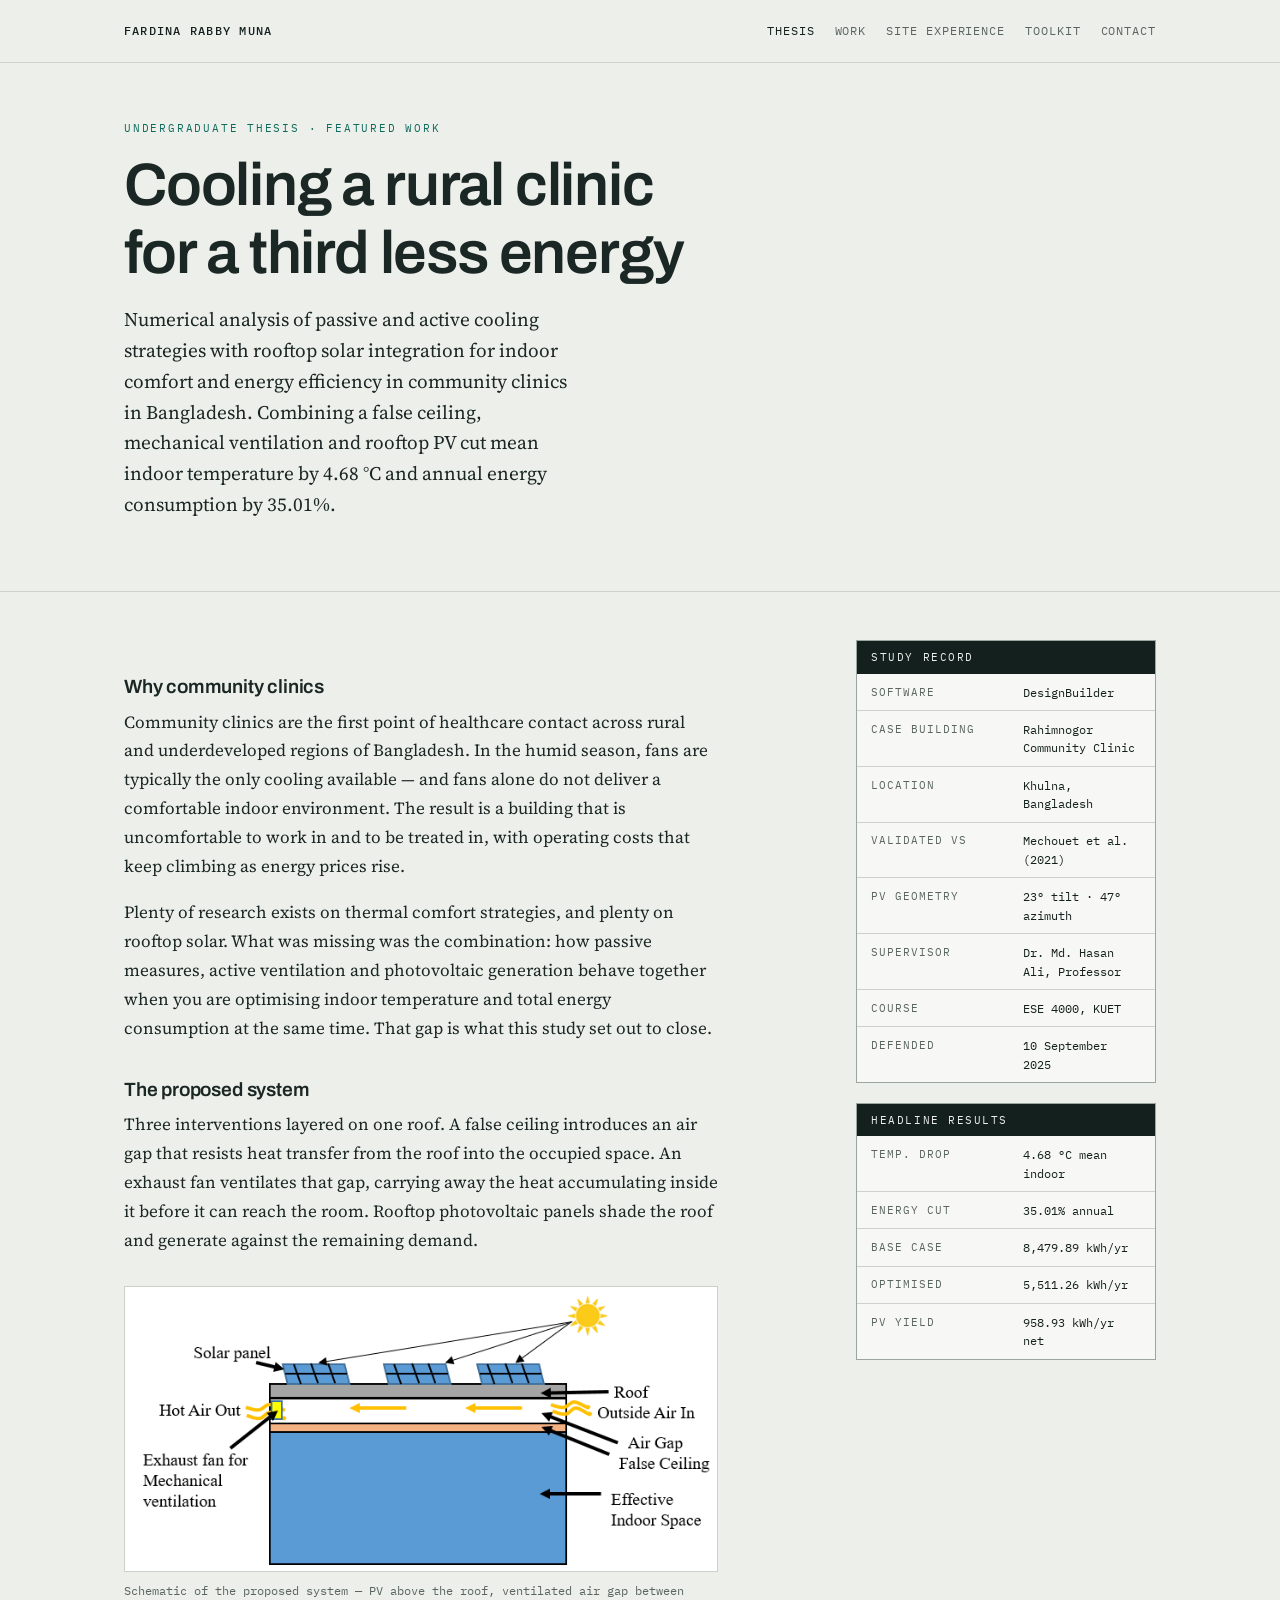
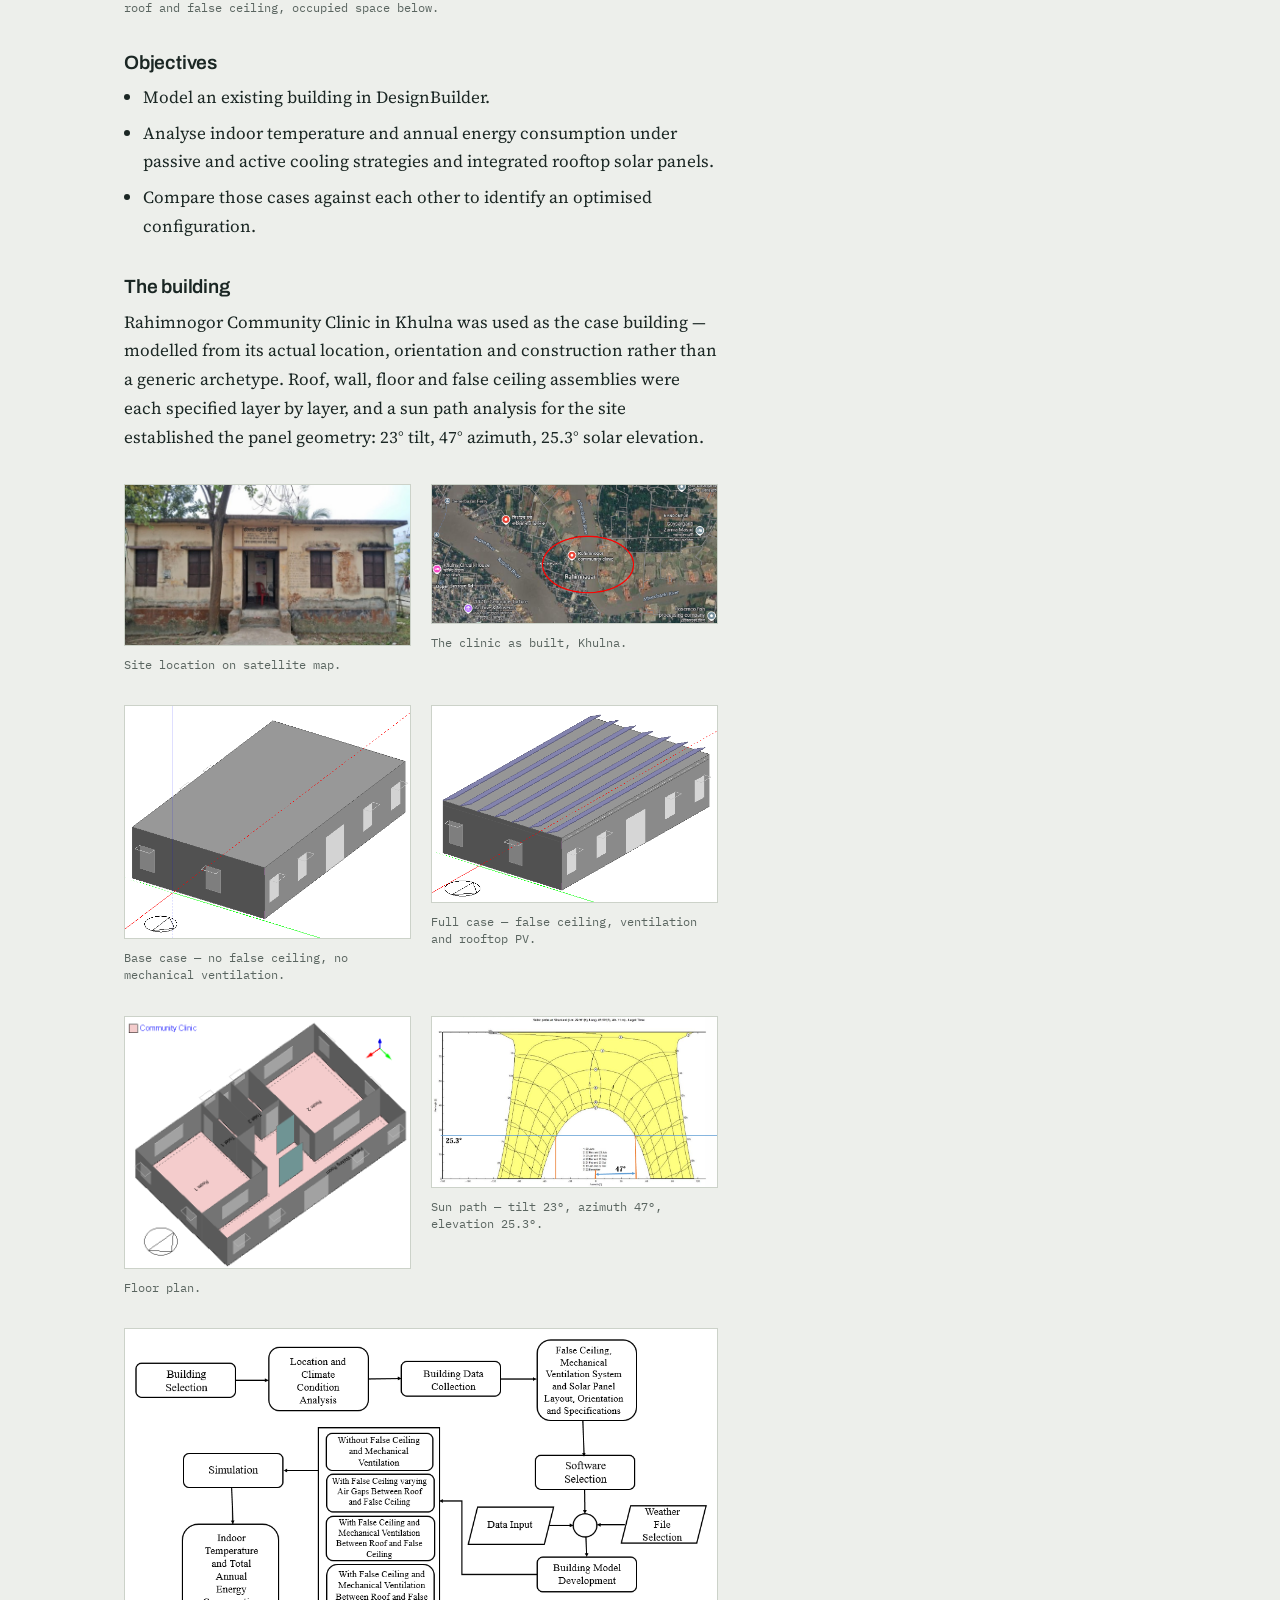
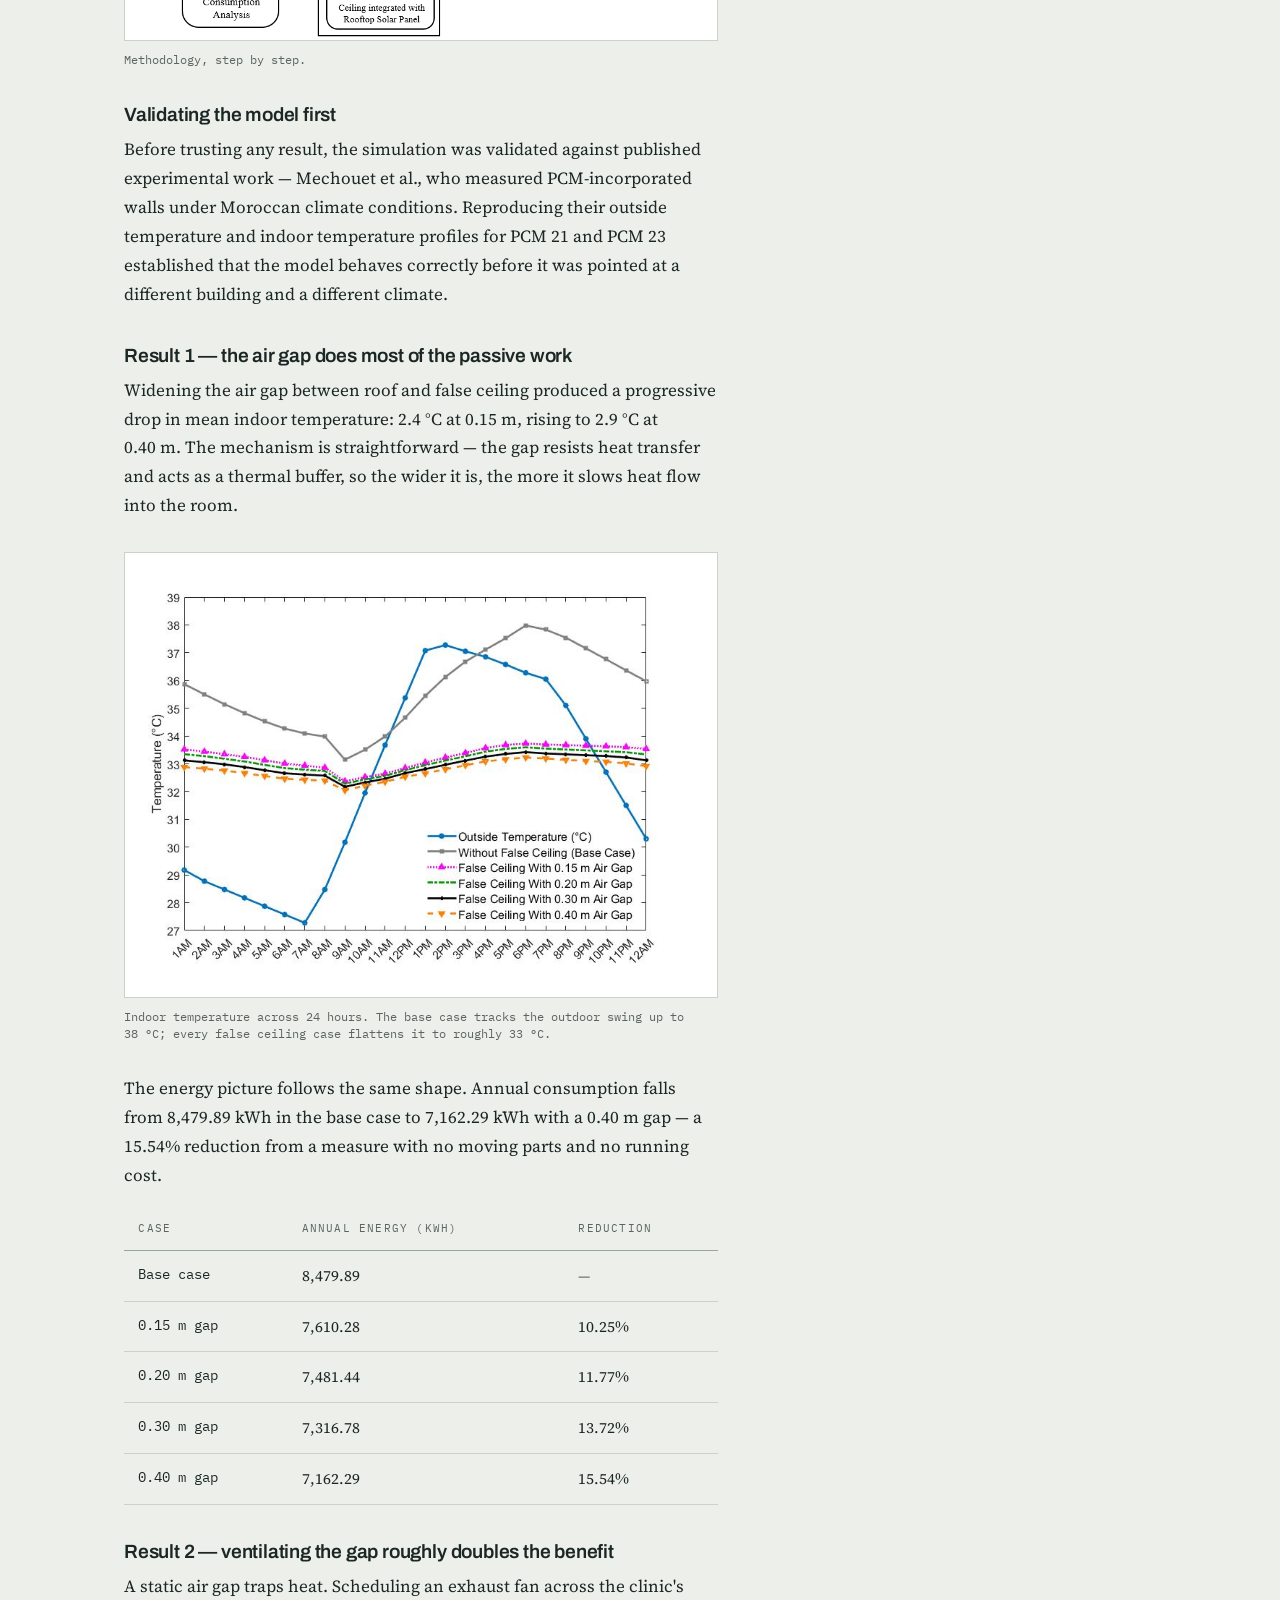
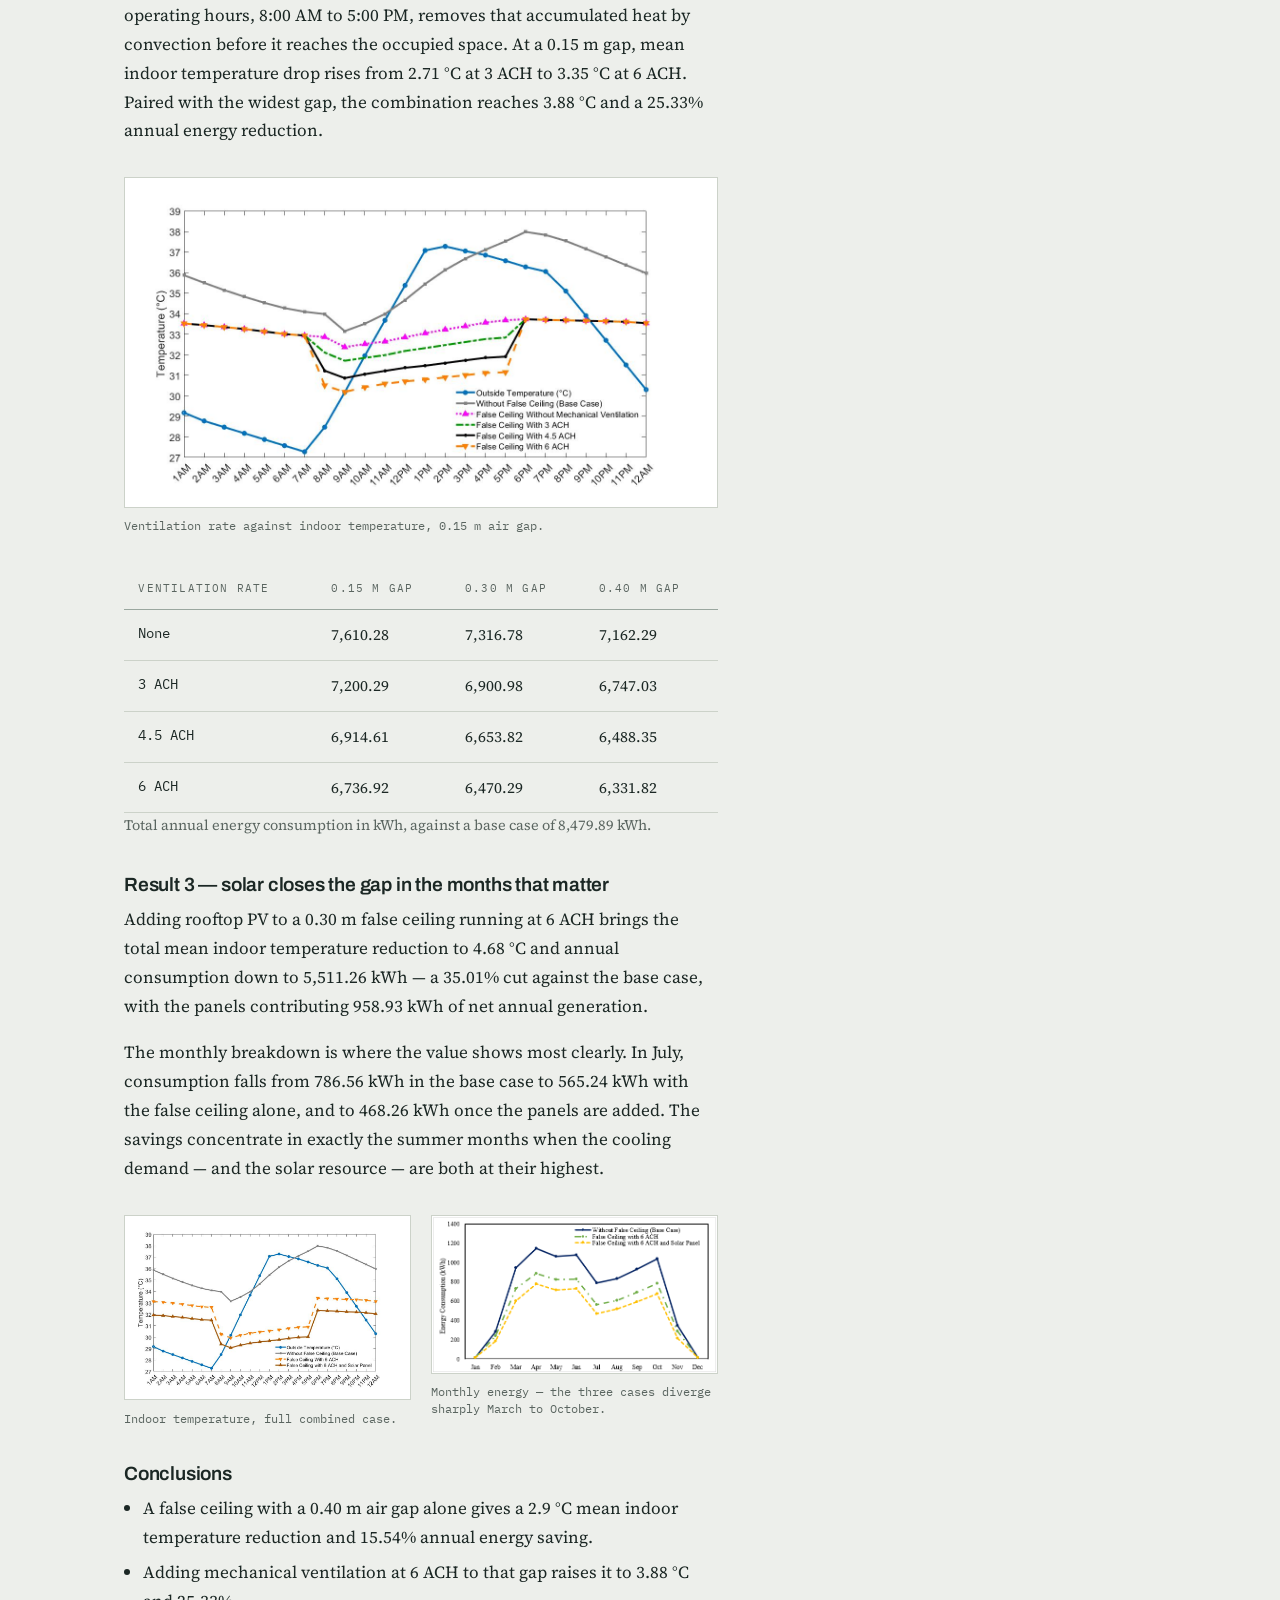
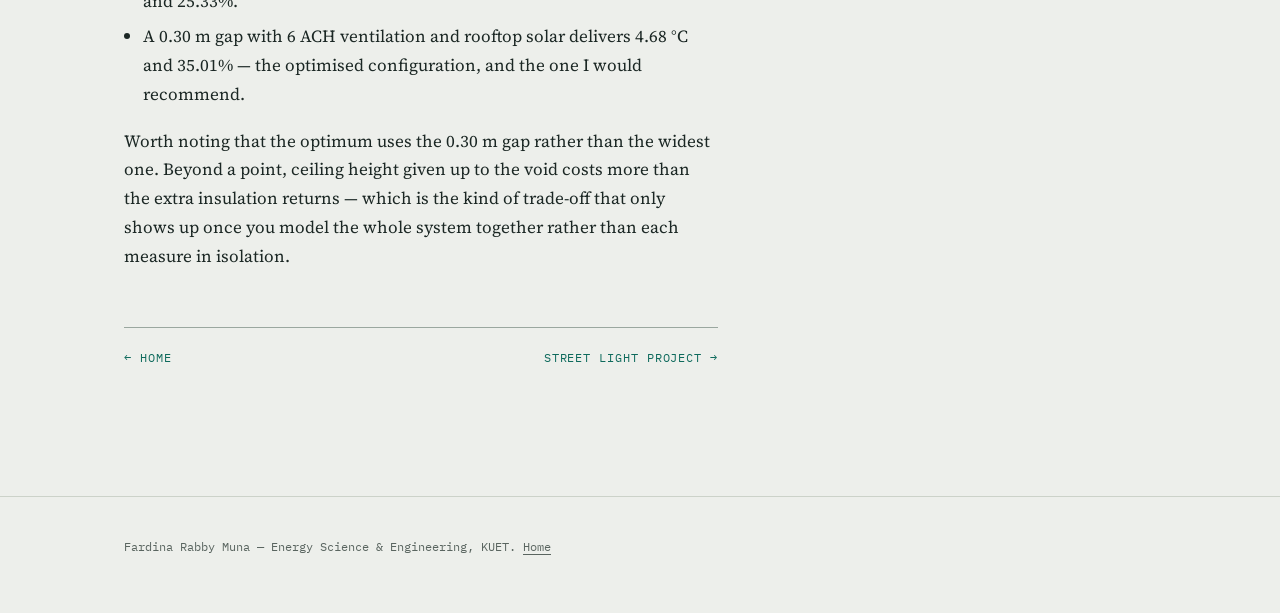
==== thesis.html @ 13027ce7 "Add files via upload" ====
<!DOCTYPE html>
<html lang="en">
<head>
<meta charset="utf-8">
<meta name="viewport" content="width=device-width, initial-scale=1">
<title>Thesis — Passive and active cooling with rooftop solar for community clinics</title>
<meta name="description" content="DesignBuilder simulation of false ceiling, mechanical ventilation and rooftop PV at a community clinic in Khulna — 4.68 °C indoor temperature reduction and 35.01% annual energy saving.">
<link rel="preconnect" href="https://fonts.googleapis.com">
<link rel="preconnect" href="https://fonts.gstatic.com" crossorigin>
<link href="https://fonts.googleapis.com/css2?family=Archivo:wght@500;600;700&family=IBM+Plex+Mono:wght@400;500&family=Source+Serif+4:opsz,wght@8..60,400;8..60,600&display=swap" rel="stylesheet">
<link rel="stylesheet" href="styles.css">
</head>
<body>

<header class="site-head">
  <div class="wrap">
    <a class="mark" href="index.html">Fardina Rabby Muna</a>
    <nav class="site-nav" aria-label="Main">
      <a href="thesis.html" aria-current="page">Thesis</a>
      <a href="index.html#work">Work</a>
      <a href="industrial-exposure.html">Site experience</a>
      <a href="index.html#toolkit">Toolkit</a>
      <a href="index.html#contact">Contact</a>
    </nav>
  </div>
</header>

<main>

  <section class="detail-head">
    <div class="wrap">
      <span class="eyebrow eyebrow-cool">Undergraduate thesis · Featured work</span>
      <h1>Cooling a rural clinic for a third less energy</h1>
      <p class="lead">
        Numerical analysis of passive and active cooling strategies with rooftop solar
        integration for indoor comfort and energy efficiency in community clinics in
        Bangladesh. Combining a false ceiling, mechanical ventilation and rooftop PV cut mean
        indoor temperature by 4.68&nbsp;°C and annual energy consumption by 35.01%.
      </p>
    </div>
  </section>

  <section class="detail-body">
    <div class="wrap detail-grid">

      <div class="prose">

        <h3>Why community clinics</h3>
        <p>
          Community clinics are the first point of healthcare contact across rural and
          underdeveloped regions of Bangladesh. In the humid season, fans are typically the
          only cooling available — and fans alone do not deliver a comfortable indoor
          environment. The result is a building that is uncomfortable to work in and to be
          treated in, with operating costs that keep climbing as energy prices rise.
        </p>
        <p>
          Plenty of research exists on thermal comfort strategies, and plenty on rooftop solar.
          What was missing was the combination: how passive measures, active ventilation and
          photovoltaic generation behave together when you are optimising indoor temperature
          and total energy consumption at the same time. That gap is what this study set out
          to close.
        </p>

        <h3>The proposed system</h3>
        <p>
          Three interventions layered on one roof. A false ceiling introduces an air gap that
          resists heat transfer from the roof into the occupied space. An exhaust fan ventilates
          that gap, carrying away the heat accumulating inside it before it can reach the room.
          Rooftop photovoltaic panels shade the roof and generate against the remaining demand.
        </p>

        <figure class="figure">
          <img src="th-schematic.png" alt="Schematic cross-section: solar panels above the roof, an air gap and false ceiling below it, an exhaust fan drawing hot air out, and the occupied indoor space beneath">
          <figcaption>Schematic of the proposed system — PV above the roof, ventilated air gap between roof and false ceiling, occupied space below.</figcaption>
        </figure>

        <h3>Objectives</h3>
        <ul>
          <li>Model an existing building in DesignBuilder.</li>
          <li>Analyse indoor temperature and annual energy consumption under passive and active cooling strategies and integrated rooftop solar panels.</li>
          <li>Compare those cases against each other to identify an optimised configuration.</li>
        </ul>

        <h3>The building</h3>
        <p>
          Rahimnogor Community Clinic in Khulna was used as the case building — modelled from
          its actual location, orientation and construction rather than a generic archetype.
          Roof, wall, floor and false ceiling assemblies were each specified layer by layer,
          and a sun path analysis for the site established the panel geometry: 23° tilt, 47°
          azimuth, 25.3° solar elevation.
        </p>

        <div class="figure figure-pair">
          <figure style="margin:0;">
            <img src="th-site-map.jpg" alt="Satellite map showing the location of Rahimnogor Community Clinic">
            <figcaption>Site location on satellite map.</figcaption>
          </figure>
          <figure style="margin:0;">
            <img src="th-clinic-photo.png" alt="Photograph of Rahimnogor Community Clinic">
            <figcaption>The clinic as built, Khulna.</figcaption>
          </figure>
        </div>

        <div class="figure figure-pair">
          <figure style="margin:0;">
            <img src="th-3d-base.png" alt="DesignBuilder 3D model of the clinic without false ceiling or mechanical ventilation">
            <figcaption>Base case — no false ceiling, no mechanical ventilation.</figcaption>
          </figure>
          <figure style="margin:0;">
            <img src="th-3d-solar.png" alt="DesignBuilder 3D model of the clinic with false ceiling, mechanical ventilation and rooftop solar panels">
            <figcaption>Full case — false ceiling, ventilation and rooftop PV.</figcaption>
          </figure>
        </div>

        <div class="figure figure-pair">
          <figure style="margin:0;">
            <img src="th-floorplan.png" alt="Floor plan of the clinic">
            <figcaption>Floor plan.</figcaption>
          </figure>
          <figure style="margin:0;">
            <img src="th-sunpath.png" alt="Sun path diagram for the clinic location">
            <figcaption>Sun path — tilt 23°, azimuth 47°, elevation 25.3°.</figcaption>
          </figure>
        </div>

        <figure class="figure">
          <img src="th-methodology.png" alt="Stepwise block diagram of the study methodology">
          <figcaption>Methodology, step by step.</figcaption>
        </figure>

        <h3>Validating the model first</h3>
        <p>
          Before trusting any result, the simulation was validated against published
          experimental work — Mechouet et al., who measured PCM-incorporated walls under
          Moroccan climate conditions. Reproducing their outside temperature and indoor
          temperature profiles for PCM 21 and PCM 23 established that the model behaves
          correctly before it was pointed at a different building and a different climate.
        </p>

        <h3>Result 1 — the air gap does most of the passive work</h3>
        <p>
          Widening the air gap between roof and false ceiling produced a progressive drop in
          mean indoor temperature: 2.4&nbsp;°C at 0.15&nbsp;m, rising to 2.9&nbsp;°C at
          0.40&nbsp;m. The mechanism is straightforward — the gap resists heat transfer and acts
          as a thermal buffer, so the wider it is, the more it slows heat flow into the room.
        </p>

        <figure class="figure">
          <img src="th-fig9-airgap-temp.jpg" alt="Line graph of 24-hour indoor temperature for the base case and false ceilings with 0.15, 0.20, 0.30 and 0.40 m air gaps against outside temperature">
          <figcaption>
            Indoor temperature across 24 hours. The base case tracks the outdoor swing up to
            38&nbsp;°C; every false ceiling case flattens it to roughly 33&nbsp;°C.
          </figcaption>
        </figure>

        <p>
          The energy picture follows the same shape. Annual consumption falls from 8,479.89 kWh
          in the base case to 7,162.29 kWh with a 0.40&nbsp;m gap — a 15.54% reduction from a
          measure with no moving parts and no running cost.
        </p>

        <table class="data-table">
          <thead>
            <tr><th scope="col">Case</th><th scope="col">Annual energy (kWh)</th><th scope="col">Reduction</th></tr>
          </thead>
          <tbody>
            <tr><td>Base case</td><td>8,479.89</td><td class="muted">—</td></tr>
            <tr><td>0.15 m gap</td><td>7,610.28</td><td>10.25%</td></tr>
            <tr><td>0.20 m gap</td><td>7,481.44</td><td>11.77%</td></tr>
            <tr><td>0.30 m gap</td><td>7,316.78</td><td>13.72%</td></tr>
            <tr><td>0.40 m gap</td><td>7,162.29</td><td>15.54%</td></tr>
          </tbody>
        </table>

        <h3>Result 2 — ventilating the gap roughly doubles the benefit</h3>
        <p>
          A static air gap traps heat. Scheduling an exhaust fan across the clinic's operating
          hours, 8:00 AM to 5:00 PM, removes that accumulated heat by convection before it
          reaches the occupied space. At a 0.15&nbsp;m gap, mean indoor temperature drop rises
          from 2.71&nbsp;°C at 3 ACH to 3.35&nbsp;°C at 6 ACH. Paired with the widest gap, the
          combination reaches 3.88&nbsp;°C and a 25.33% annual energy reduction.
        </p>

        <figure class="figure">
          <img src="th-fig10-vent-temp.jpg" alt="Line graph of indoor temperature for false ceiling with 0.15 m air gap at 3, 4.5 and 6 air changes per hour">
          <figcaption>Ventilation rate against indoor temperature, 0.15&nbsp;m air gap.</figcaption>
        </figure>

        <table class="data-table">
          <thead>
            <tr><th scope="col">Ventilation rate</th><th scope="col">0.15 m gap</th><th scope="col">0.30 m gap</th><th scope="col">0.40 m gap</th></tr>
          </thead>
          <tbody>
            <tr><td>None</td><td>7,610.28</td><td>7,316.78</td><td>7,162.29</td></tr>
            <tr><td>3 ACH</td><td>7,200.29</td><td>6,900.98</td><td>6,747.03</td></tr>
            <tr><td>4.5 ACH</td><td>6,914.61</td><td>6,653.82</td><td>6,488.35</td></tr>
            <tr><td>6 ACH</td><td>6,736.92</td><td>6,470.29</td><td>6,331.82</td></tr>
          </tbody>
        </table>
        <p class="muted" style="font-size:0.9rem;">Total annual energy consumption in kWh, against a base case of 8,479.89 kWh.</p>

        <h3>Result 3 — solar closes the gap in the months that matter</h3>
        <p>
          Adding rooftop PV to a 0.30&nbsp;m false ceiling running at 6 ACH brings the total
          mean indoor temperature reduction to 4.68&nbsp;°C and annual consumption down to
          5,511.26 kWh — a 35.01% cut against the base case, with the panels contributing
          958.93 kWh of net annual generation.
        </p>
        <p>
          The monthly breakdown is where the value shows most clearly. In July, consumption
          falls from 786.56 kWh in the base case to 565.24 kWh with the false ceiling alone,
          and to 468.26 kWh once the panels are added. The savings concentrate in exactly the
          summer months when the cooling demand — and the solar resource — are both at their
          highest.
        </p>

        <div class="figure figure-pair">
          <figure style="margin:0;">
            <img src="th-fig17-solar-temp.jpg" alt="Indoor temperature with false ceiling, 6 ACH ventilation and solar panels">
            <figcaption>Indoor temperature, full combined case.</figcaption>
          </figure>
          <figure style="margin:0;">
            <img src="th-fig18-monthly-energy.png" alt="Monthly energy consumption comparing base case, false ceiling with 6 ACH, and the same with solar panels">
            <figcaption>Monthly energy — the three cases diverge sharply March to October.</figcaption>
          </figure>
        </div>

        <h3>Conclusions</h3>
        <ul>
          <li>A false ceiling with a 0.40&nbsp;m air gap alone gives a 2.9&nbsp;°C mean indoor temperature reduction and 15.54% annual energy saving.</li>
          <li>Adding mechanical ventilation at 6 ACH to that gap raises it to 3.88&nbsp;°C and 25.33%.</li>
          <li>A 0.30&nbsp;m gap with 6 ACH ventilation and rooftop solar delivers 4.68&nbsp;°C and 35.01% — the optimised configuration, and the one I would recommend.</li>
        </ul>
        <p>
          Worth noting that the optimum uses the 0.30&nbsp;m gap rather than the widest one.
          Beyond a point, ceiling height given up to the void costs more than the extra
          insulation returns — which is the kind of trade-off that only shows up once you model
          the whole system together rather than each measure in isolation.
        </p>

        <div class="page-nav">
          <a href="index.html">← Home</a>
          <a href="project-street-light.html">Street light project →</a>
        </div>

      </div>

      <aside class="sticky-rail">
        <div class="plate">
          <div class="plate-head">Study record</div>
          <div class="plate-row"><span class="plate-key">Software</span><span class="plate-val">DesignBuilder</span></div>
          <div class="plate-row"><span class="plate-key">Case building</span><span class="plate-val">Rahimnogor Community Clinic</span></div>
          <div class="plate-row"><span class="plate-key">Location</span><span class="plate-val">Khulna, Bangladesh</span></div>
          <div class="plate-row"><span class="plate-key">Validated vs</span><span class="plate-val">Mechouet et al. (2021)</span></div>
          <div class="plate-row"><span class="plate-key">PV geometry</span><span class="plate-val">23° tilt · 47° azimuth</span></div>
          <div class="plate-row"><span class="plate-key">Supervisor</span><span class="plate-val">Dr. Md. Hasan Ali, Professor</span></div>
          <div class="plate-row"><span class="plate-key">Course</span><span class="plate-val">ESE 4000, KUET</span></div>
          <div class="plate-row"><span class="plate-key">Defended</span><span class="plate-val">10 September 2025</span></div>
        </div>

        <div class="plate" style="margin-top:1.25rem;">
          <div class="plate-head">Headline results</div>
          <div class="plate-row"><span class="plate-key">Temp. drop</span><span class="plate-val">4.68 °C mean indoor</span></div>
          <div class="plate-row"><span class="plate-key">Energy cut</span><span class="plate-val">35.01% annual</span></div>
          <div class="plate-row"><span class="plate-key">Base case</span><span class="plate-val">8,479.89 kWh/yr</span></div>
          <div class="plate-row"><span class="plate-key">Optimised</span><span class="plate-val">5,511.26 kWh/yr</span></div>
          <div class="plate-row"><span class="plate-key">PV yield</span><span class="plate-val">958.93 kWh/yr net</span></div>
        </div>
      </aside>

    </div>
  </section>

</main>

<footer class="site-foot">
  <div class="wrap">
    Fardina Rabby Muna — Energy Science &amp; Engineering, KUET.
    <a href="index.html">Home</a>
  </div>
</footer>

</body>
</html>
---- styles.css ----
/* Fardina Rabby Muna — portfolio
   Design system: "equipment nameplate"
   ink + cool paper, teal = passive/efficiency, ochre = heat/energy gain */

:root {
  --ink: #14201d;
  --ink-soft: #24322e;
  --paper: #edefeb;
  --surface: #f7f8f5;
  --rule: #ccd2c9;
  --rule-strong: #9aa79f;
  --text: #1b2724;
  --text-muted: #5a6560;
  --cool: #0e6a5c;
  --cool-soft: #dceae5;
  --warm: #a85d17;
  --warm-soft: #f2e6d6;

  --display: "Archivo", "Helvetica Neue", sans-serif;
  --body: "Source Serif 4", Georgia, serif;
  --mono: "IBM Plex Mono", ui-monospace, monospace;

  --wrap: 1080px;
  --gap: 1.5rem;
}

*, *::before, *::after { box-sizing: border-box; }

html { -webkit-text-size-adjust: 100%; scroll-behavior: smooth; }

body {
  margin: 0;
  background: var(--paper);
  color: var(--text);
  font-family: var(--body);
  font-size: 1.0625rem;
  line-height: 1.7;
  font-optical-sizing: auto;
}

img { max-width: 100%; display: block; height: auto; }

a { color: var(--cool); text-decoration-thickness: 1px; text-underline-offset: 3px; }
a:hover { color: var(--ink); }

:focus-visible { outline: 2px solid var(--cool); outline-offset: 3px; }

.wrap { max-width: var(--wrap); margin: 0 auto; padding: 0 1.5rem; }

/* ---------- type ---------- */

h1, h2, h3, h4 {
  font-family: var(--display);
  font-weight: 600;
  line-height: 1.12;
  letter-spacing: -0.02em;
  margin: 0;
  text-wrap: balance;
}

h1 { font-size: clamp(2.25rem, 6vw, 3.75rem); }
h2 { font-size: clamp(1.6rem, 3.4vw, 2.25rem); }
h3 { font-size: 1.2rem; letter-spacing: -0.01em; }
h4 { font-size: 1rem; letter-spacing: 0; }

p { margin: 0 0 1.1rem; }
p:last-child { margin-bottom: 0; }

.lead { font-size: 1.2rem; line-height: 1.6; color: var(--text); max-width: 46ch; }

.eyebrow {
  font-family: var(--mono);
  font-size: 0.7rem;
  letter-spacing: 0.16em;
  text-transform: uppercase;
  color: var(--text-muted);
  margin: 0 0 0.9rem;
  display: block;
}

.eyebrow-cool { color: var(--cool); }
.eyebrow-warm { color: var(--warm); }

.muted { color: var(--text-muted); }

.prose { max-width: 66ch; }
.prose h3 { margin: 2.25rem 0 0.6rem; }
.prose ul, .prose ol { margin: 0 0 1.1rem; padding-left: 1.2rem; }
.prose li { margin-bottom: 0.4rem; }

/* ---------- nameplate: the signature device ---------- */

.plate {
  border: 1px solid var(--rule-strong);
  background: var(--surface);
  font-family: var(--mono);
  font-size: 0.775rem;
  line-height: 1.5;
}

.plate-row {
  display: grid;
  grid-template-columns: 8.5rem 1fr;
  gap: 1rem;
  padding: 0.55rem 0.9rem;
  border-bottom: 1px solid var(--rule);
}
.plate-row:last-child { border-bottom: 0; }

.plate-key {
  color: var(--text-muted);
  text-transform: uppercase;
  letter-spacing: 0.09em;
  font-size: 0.68rem;
  padding-top: 0.1em;
}

.plate-val { color: var(--ink); }

.plate-head {
  background: var(--ink);
  color: var(--paper);
  padding: 0.5rem 0.9rem;
  font-family: var(--mono);
  font-size: 0.68rem;
  letter-spacing: 0.14em;
  text-transform: uppercase;
}

.plate-inverse { border-color: var(--ink-soft); background: var(--ink-soft); }
.plate-inverse .plate-row { border-color: rgba(237, 239, 235, 0.14); }
.plate-inverse .plate-key { color: #93a49d; }
.plate-inverse .plate-val { color: var(--paper); }

/* ---------- site chrome ---------- */

.site-head {
  border-bottom: 1px solid var(--rule);
  background: var(--paper);
  position: sticky;
  top: 0;
  z-index: 20;
}

.site-head .wrap {
  display: flex;
  align-items: center;
  justify-content: space-between;
  gap: 1rem;
  min-height: 62px;
  flex-wrap: wrap;
}

.mark {
  font-family: var(--mono);
  font-size: 0.78rem;
  letter-spacing: 0.1em;
  text-transform: uppercase;
  color: var(--ink);
  text-decoration: none;
  font-weight: 500;
}
.mark:hover { color: var(--cool); }

.site-nav {
  display: flex;
  gap: 1.25rem;
  font-family: var(--mono);
  font-size: 0.72rem;
  letter-spacing: 0.08em;
  text-transform: uppercase;
  flex-wrap: wrap;
}
.site-nav a { color: var(--text-muted); text-decoration: none; }
.site-nav a:hover, .site-nav a[aria-current="page"] { color: var(--ink); }

.site-foot {
  border-top: 1px solid var(--rule);
  margin-top: 5rem;
  padding: 2.5rem 0 3.5rem;
  font-family: var(--mono);
  font-size: 0.75rem;
  color: var(--text-muted);
}
.site-foot a { color: var(--text-muted); }

/* ---------- sections ---------- */

.section { padding: 4.5rem 0; border-top: 1px solid var(--rule); }
.section:first-of-type { border-top: 0; }

.section-head { margin-bottom: 2.25rem; max-width: 60ch; }
.section-head p { color: var(--text-muted); margin-top: 0.7rem; }

/* ---------- hero ---------- */

.hero { padding: 4.5rem 0 4rem; }

.hero-grid {
  display: grid;
  grid-template-columns: 1.45fr 1fr;
  gap: 3rem;
  align-items: start;
}

.hero-portrait {
  border: 1px solid var(--rule-strong);
  background: var(--surface);
  aspect-ratio: 4 / 5;
  display: flex;
  align-items: center;
  justify-content: center;
  margin-bottom: 1.25rem;
  overflow: hidden;
}

.hero h1 { margin-bottom: 1.25rem; }

.hero-actions { display: flex; gap: 0.75rem; flex-wrap: wrap; margin-top: 1.75rem; }

.btn {
  font-family: var(--mono);
  font-size: 0.74rem;
  letter-spacing: 0.09em;
  text-transform: uppercase;
  padding: 0.65rem 1.15rem;
  border: 1px solid var(--ink);
  color: var(--ink);
  background: transparent;
  text-decoration: none;
  transition: background 0.15s ease, color 0.15s ease;
}
.btn:hover { background: var(--ink); color: var(--paper); }

.btn-solid { background: var(--ink); color: var(--paper); }
.btn-solid:hover { background: var(--cool); border-color: var(--cool); color: #fff; }

/* ---------- featured thesis band ---------- */

.band {
  background: var(--ink);
  color: var(--paper);
  padding: 4.5rem 0;
}

.band h2 { color: var(--paper); }
.band .eyebrow { color: #8fb0a6; }

.band-grid {
  display: grid;
  grid-template-columns: 1.35fr 1fr;
  gap: 3rem;
  align-items: start;
}

.band p { color: #c6d0cb; }

.band a.btn { border-color: var(--paper); color: var(--paper); }
.band a.btn:hover { background: var(--paper); color: var(--ink); }

/* ---------- cards ---------- */

.card-grid {
  display: grid;
  grid-template-columns: repeat(auto-fill, minmax(280px, 1fr));
  gap: var(--gap);
}

.card {
  border: 1px solid var(--rule);
  background: var(--surface);
  text-decoration: none;
  color: inherit;
  display: flex;
  flex-direction: column;
  transition: border-color 0.15s ease, transform 0.15s ease;
}
.card:hover {
  border-color: var(--rule-strong);
  transform: translateY(-2px);
  color: inherit;
}

.card-thumb {
  aspect-ratio: 16 / 10;
  border-bottom: 1px solid var(--rule);
  background: var(--paper);
  display: flex;
  align-items: center;
  justify-content: center;
  overflow: hidden;
}
.card-thumb img { width: 100%; height: 100%; object-fit: cover; }

.card-body { padding: 1.1rem 1.15rem 1.35rem; flex: 1; }
.card-body h3 { margin-bottom: 0.45rem; }
.card-body p { font-size: 0.95rem; color: var(--text-muted); margin: 0; }

.card-tag {
  font-family: var(--mono);
  font-size: 0.65rem;
  letter-spacing: 0.12em;
  text-transform: uppercase;
  display: inline-block;
  margin-bottom: 0.7rem;
  padding: 0.2rem 0.5rem;
  border: 1px solid currentColor;
}
.tag-cool { color: var(--cool); }
.tag-warm { color: var(--warm); }
.tag-neutral { color: var(--text-muted); }

.card-foot {
  font-family: var(--mono);
  font-size: 0.68rem;
  letter-spacing: 0.08em;
  text-transform: uppercase;
  color: var(--text-muted);
  padding: 0.7rem 1.15rem;
  border-top: 1px solid var(--rule);
}

/* ---------- placeholder (replace as content arrives) ---------- */

.pending {
  border: 1px dashed var(--rule-strong);
  background: repeating-linear-gradient(
    -45deg, transparent, transparent 9px,
    rgba(154, 167, 159, 0.13) 9px, rgba(154, 167, 159, 0.13) 10px
  );
  color: var(--text-muted);
  font-family: var(--mono);
  font-size: 0.7rem;
  letter-spacing: 0.1em;
  text-transform: uppercase;
  text-align: center;
  padding: 1.25rem;
  display: flex;
  align-items: center;
  justify-content: center;
}

.pending-block { min-height: 180px; margin: 1.5rem 0; }

/* ---------- data table (toolkit) ---------- */

.data-table { width: 100%; border-collapse: collapse; font-size: 0.95rem; }
.data-table th, .data-table td {
  text-align: left;
  padding: 0.75rem 0.9rem;
  border-bottom: 1px solid var(--rule);
  vertical-align: top;
}
.data-table th {
  font-family: var(--mono);
  font-size: 0.68rem;
  letter-spacing: 0.11em;
  text-transform: uppercase;
  color: var(--text-muted);
  font-weight: 400;
  border-bottom-color: var(--rule-strong);
}
.data-table td:first-child { font-family: var(--mono); font-size: 0.85rem; white-space: nowrap; }

/* ---------- two-column list blocks ---------- */

.cols-2 { display: grid; grid-template-columns: 1fr 1fr; gap: 3rem; }

.entry { border-top: 1px solid var(--rule); padding: 1.1rem 0; }
.entry:first-of-type { border-top: 1px solid var(--rule-strong); }
.entry h4 { margin-bottom: 0.25rem; }
.entry .meta {
  font-family: var(--mono);
  font-size: 0.7rem;
  letter-spacing: 0.08em;
  color: var(--text-muted);
  text-transform: uppercase;
}
.entry p { font-size: 0.95rem; margin: 0.4rem 0 0; color: var(--text-muted); }

/* ---------- detail page header ---------- */

.detail-head { padding: 3.5rem 0 2.5rem; border-bottom: 1px solid var(--rule); }
.detail-head h1 { max-width: 20ch; margin-bottom: 1.1rem; }
.detail-head .lead { margin-bottom: 2rem; }

.detail-body { padding: 3rem 0; }

.detail-grid { display: grid; grid-template-columns: 1fr 300px; gap: 3.5rem; align-items: start; }

.sticky-rail { position: sticky; top: 90px; }

/* ---------- figures ---------- */

.figure { margin: 2rem 0; }
.figure img { border: 1px solid var(--rule); background: var(--surface); }
.figure figcaption {
  font-family: var(--mono);
  font-size: 0.72rem;
  color: var(--text-muted);
  margin-top: 0.6rem;
  line-height: 1.5;
}

.figure-pair { display: grid; grid-template-columns: 1fr 1fr; gap: 1.25rem; }

/* ---------- code block ---------- */

.code {
  font-family: var(--mono);
  font-size: 0.78rem;
  line-height: 1.6;
  background: var(--ink);
  color: #d6e0da;
  padding: 1.2rem 1.3rem;
  overflow-x: auto;
  margin: 1.5rem 0;
}

/* ---------- page nav ---------- */

.page-nav {
  display: flex;
  justify-content: space-between;
  gap: 1rem;
  border-top: 1px solid var(--rule-strong);
  padding-top: 1.25rem;
  margin-top: 3.5rem;
  font-family: var(--mono);
  font-size: 0.72rem;
  letter-spacing: 0.08em;
  text-transform: uppercase;
  flex-wrap: wrap;
}
.page-nav a { text-decoration: none; }

/* ---------- callout ---------- */

.note {
  border-left: 3px solid var(--warm);
  border-radius: 0;
  background: var(--warm-soft);
  padding: 1rem 1.2rem;
  font-size: 0.95rem;
  margin: 1.75rem 0;
}
.note strong { font-family: var(--display); font-weight: 600; }

/* ---------- contact ---------- */

.contact-list {
  font-family: var(--mono);
  font-size: 0.9rem;
  list-style: none;
  padding: 0;
  margin: 0;
}
.contact-list li { padding: 0.6rem 0; border-bottom: 1px solid var(--rule); }
.contact-list li:first-child { border-top: 1px solid var(--rule-strong); }
.contact-list span {
  display: inline-block;
  min-width: 6.5rem;
  color: var(--text-muted);
  font-size: 0.7rem;
  letter-spacing: 0.1em;
  text-transform: uppercase;
}

/* ---------- motion ---------- */

@media (prefers-reduced-motion: no-preference) {
  .reveal { opacity: 0; transform: translateY(10px); animation: rise 0.6s ease forwards; }
  .reveal-2 { animation-delay: 0.1s; }
  .reveal-3 { animation-delay: 0.2s; }
  @keyframes rise { to { opacity: 1; transform: none; } }
}

@media (prefers-reduced-motion: reduce) {
  html { scroll-behavior: auto; }
  .card:hover { transform: none; }
}

/* ---------- responsive ---------- */

@media (max-width: 900px) {
  .hero-grid, .band-grid, .detail-grid, .cols-2 { grid-template-columns: 1fr; gap: 2.25rem; }
  .sticky-rail { position: static; }
  .hero-portrait { max-width: 320px; }
  .section { padding: 3.5rem 0; }
}

@media (max-width: 560px) {
  .figure-pair { grid-template-columns: 1fr; }
  .plate-row { grid-template-columns: 1fr; gap: 0.15rem; }
  .site-head .wrap { min-height: 0; padding-top: 0.75rem; padding-bottom: 0.75rem; }
}
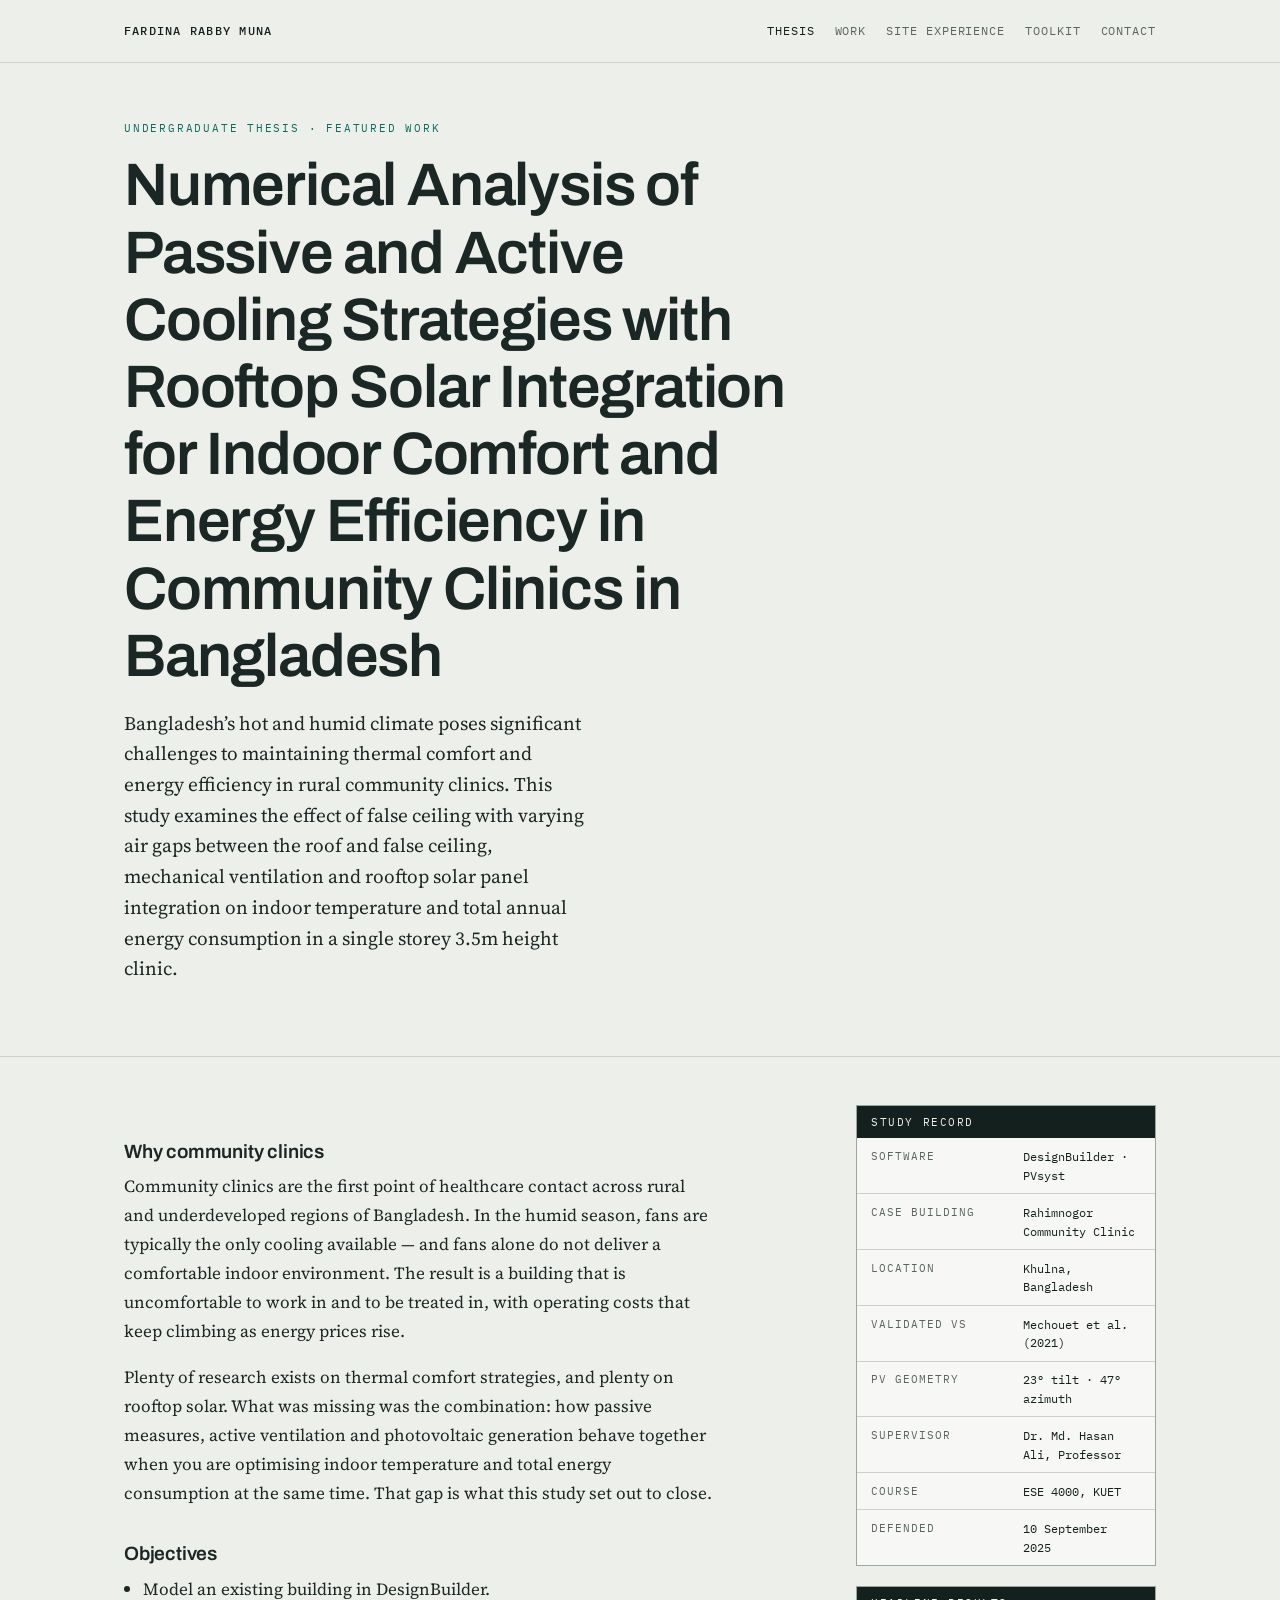
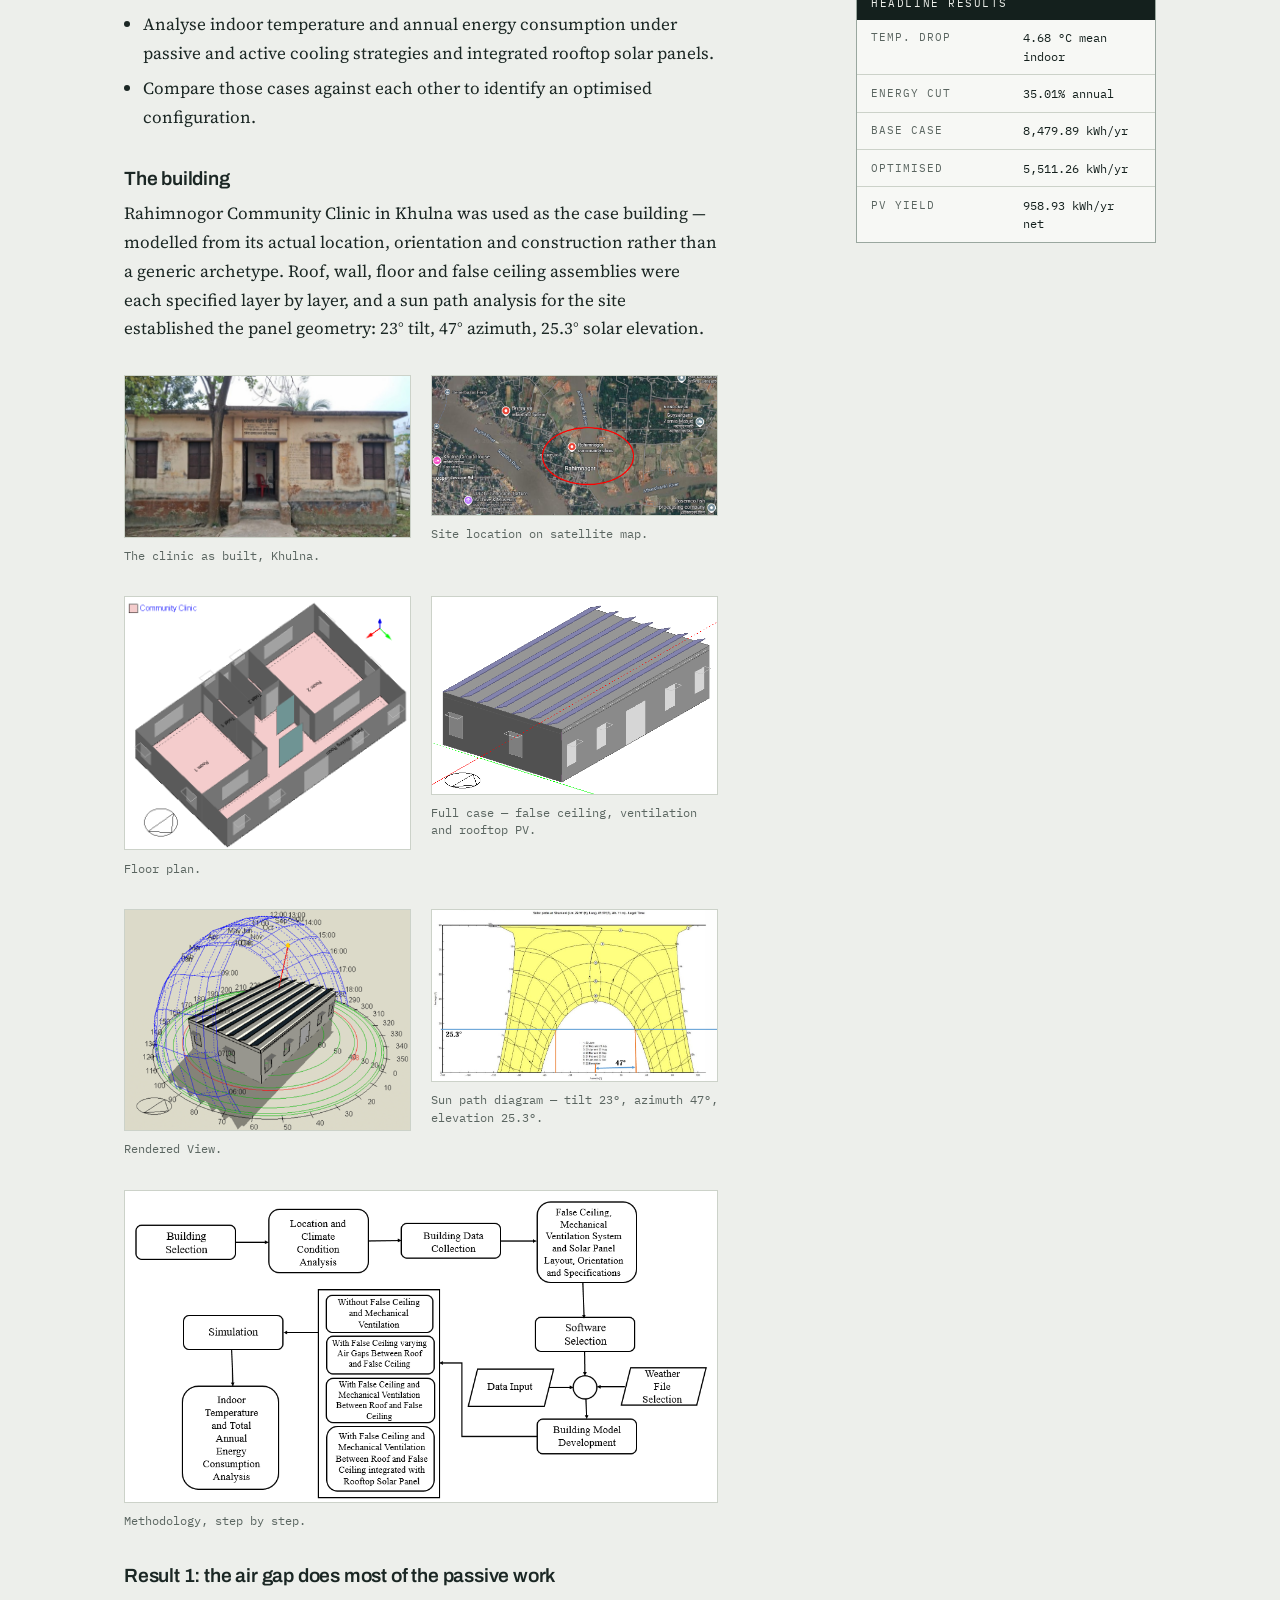
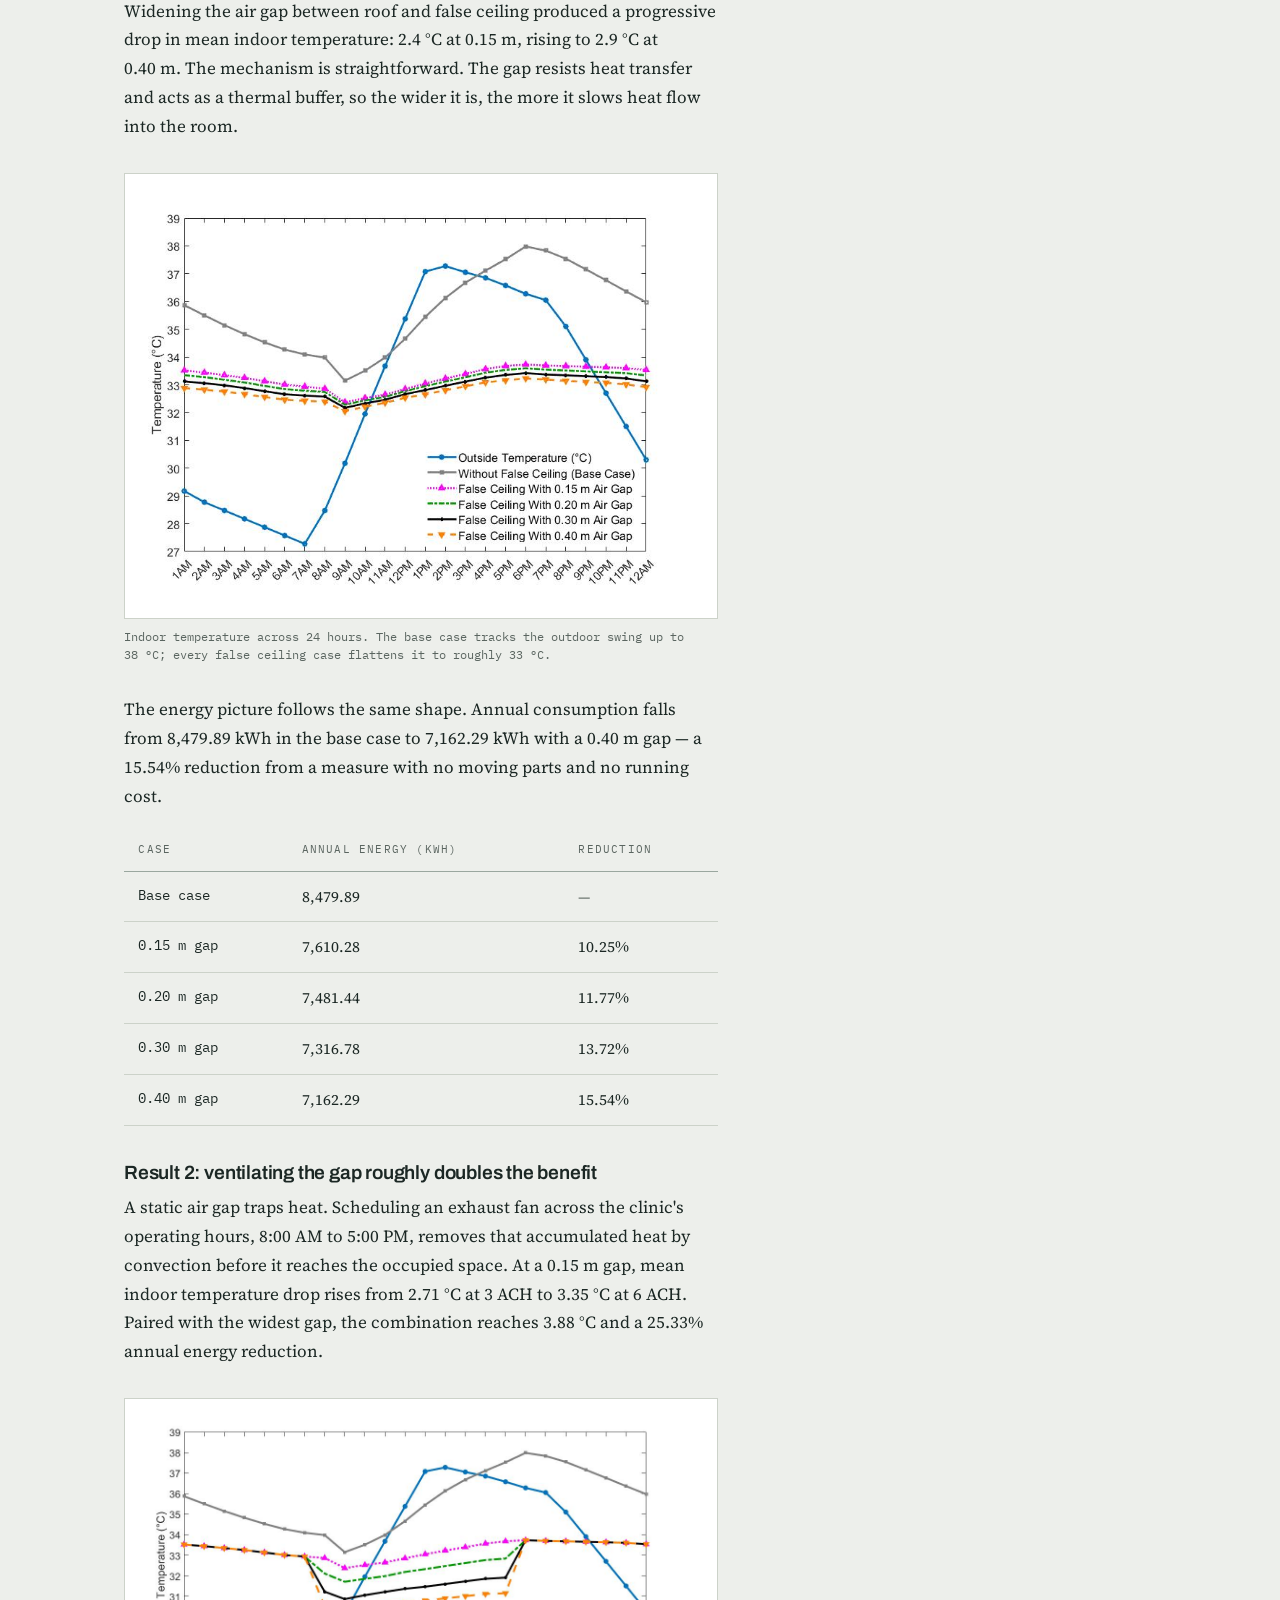
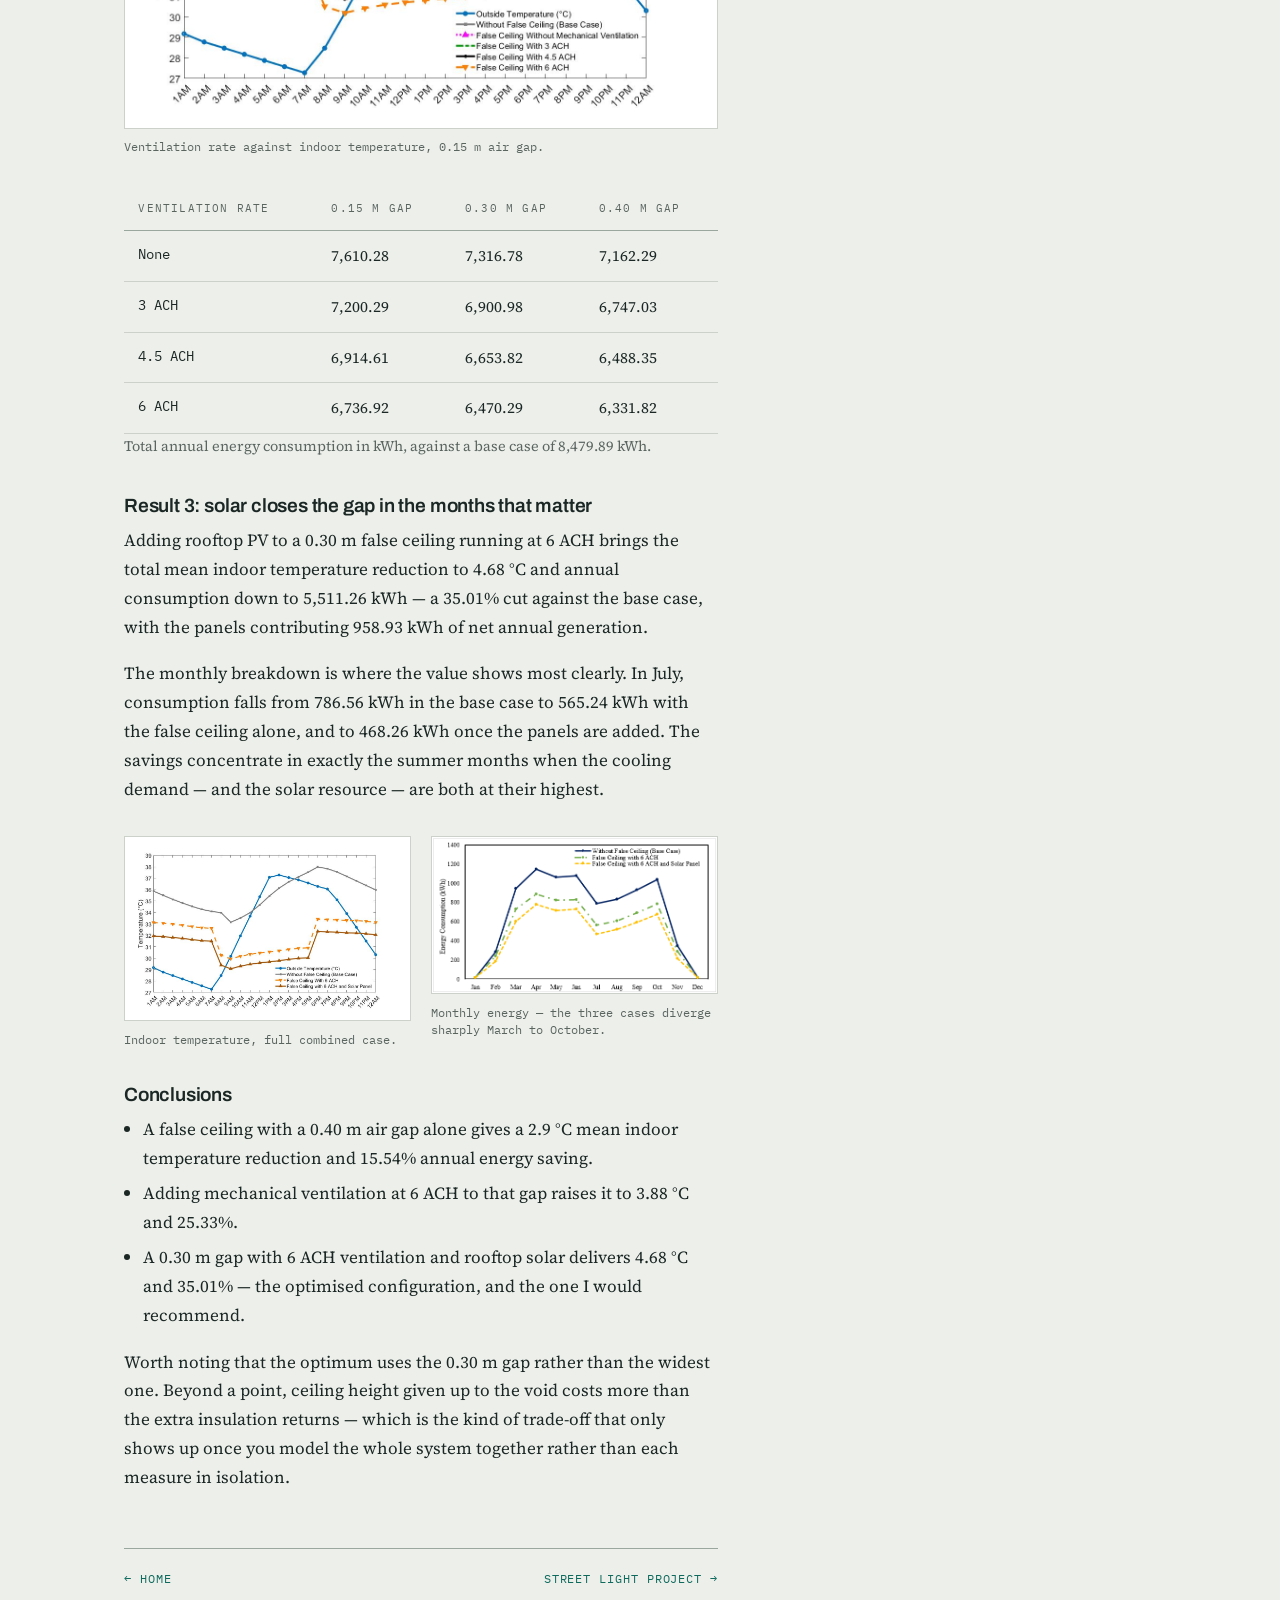
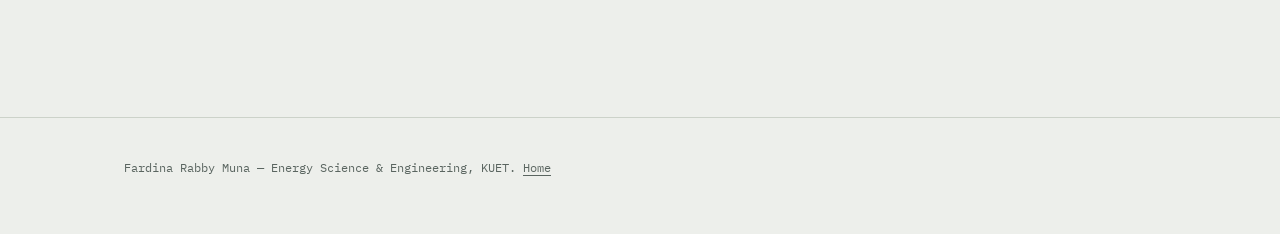
==== commit c2ec6bce: "Add files via upload" ====
--- a/thesis.html
+++ b/thesis.html
@@ -30,12 +30,13 @@
   <section class="detail-head">
     <div class="wrap">
       <span class="eyebrow eyebrow-cool">Undergraduate thesis · Featured work</span>
-      <h1>Cooling a rural clinic for a third less energy</h1>
+      <h1 class="title-long">Numerical Analysis of Passive and Active Cooling Strategies with Rooftop Solar Integration for Indoor Comfort and Energy Efficiency in Community Clinics in Bangladesh</h1>
       <p class="lead">
-        Numerical analysis of passive and active cooling strategies with rooftop solar
-        integration for indoor comfort and energy efficiency in community clinics in
-        Bangladesh. Combining a false ceiling, mechanical ventilation and rooftop PV cut mean
-        indoor temperature by 4.68&nbsp;°C and annual energy consumption by 35.01%.
+        Bangladesh’s hot and humid climate poses significant challenges to maintaining thermal comfort 
+        and energy efficiency in rural community clinics. This study examines the effect of false ceiling 
+        with varying air gaps between the roof and false ceiling, mechanical ventilation and rooftop solar 
+        panel integration on indoor temperature and total annual energy consumption in a single storey 3.5m 
+        height clinic.
       </p>
     </div>
   </section>
@@ -60,19 +61,6 @@
           and total energy consumption at the same time. That gap is what this study set out
           to close.
         </p>
-
-        <h3>The proposed system</h3>
-        <p>
-          Three interventions layered on one roof. A false ceiling introduces an air gap that
-          resists heat transfer from the roof into the occupied space. An exhaust fan ventilates
-          that gap, carrying away the heat accumulating inside it before it can reach the room.
-          Rooftop photovoltaic panels shade the roof and generate against the remaining demand.
-        </p>
-
-        <figure class="figure">
-          <img src="th-schematic.png" alt="Schematic cross-section: solar panels above the roof, an air gap and false ceiling below it, an exhaust fan drawing hot air out, and the occupied indoor space beneath">
-          <figcaption>Schematic of the proposed system — PV above the roof, ventilated air gap between roof and false ceiling, occupied space below.</figcaption>
-        </figure>
 
         <h3>Objectives</h3>
         <ul>
@@ -93,18 +81,18 @@
         <div class="figure figure-pair">
           <figure style="margin:0;">
             <img src="th-site-map.jpg" alt="Satellite map showing the location of Rahimnogor Community Clinic">
+            <figcaption>The clinic as built, Khulna.</figcaption>
+          </figure>
+          <figure style="margin:0;">
+            <img src="th-clinic-photo.png" alt="Photograph of Rahimnogor Community Clinic">
             <figcaption>Site location on satellite map.</figcaption>
           </figure>
-          <figure style="margin:0;">
-            <img src="th-clinic-photo.png" alt="Photograph of Rahimnogor Community Clinic">
-            <figcaption>The clinic as built, Khulna.</figcaption>
-          </figure>
-        </div>
-
-        <div class="figure figure-pair">
-          <figure style="margin:0;">
-            <img src="th-3d-base.png" alt="DesignBuilder 3D model of the clinic without false ceiling or mechanical ventilation">
-            <figcaption>Base case — no false ceiling, no mechanical ventilation.</figcaption>
+        </div>
+
+        <div class="figure figure-pair">
+          <figure style="margin:0;">
+            <img src="th-floorplan.png" alt="Floor plan of the clinic">
+            <figcaption>Floor plan.</figcaption>
           </figure>
           <figure style="margin:0;">
             <img src="th-3d-solar.png" alt="DesignBuilder 3D model of the clinic with false ceiling, mechanical ventilation and rooftop solar panels">
@@ -114,12 +102,12 @@
 
         <div class="figure figure-pair">
           <figure style="margin:0;">
-            <img src="th-floorplan.png" alt="Floor plan of the clinic">
-            <figcaption>Floor plan.</figcaption>
+            <img src="renderedview.png" alt="Rendered View">
+            <figcaption>Rendered View.</figcaption>
           </figure>
           <figure style="margin:0;">
             <img src="th-sunpath.png" alt="Sun path diagram for the clinic location">
-            <figcaption>Sun path — tilt 23°, azimuth 47°, elevation 25.3°.</figcaption>
+            <figcaption>Sun path diagram — tilt 23°, azimuth 47°, elevation 25.3°.</figcaption>
           </figure>
         </div>
 
@@ -128,20 +116,11 @@
           <figcaption>Methodology, step by step.</figcaption>
         </figure>
 
-        <h3>Validating the model first</h3>
-        <p>
-          Before trusting any result, the simulation was validated against published
-          experimental work — Mechouet et al., who measured PCM-incorporated walls under
-          Moroccan climate conditions. Reproducing their outside temperature and indoor
-          temperature profiles for PCM 21 and PCM 23 established that the model behaves
-          correctly before it was pointed at a different building and a different climate.
-        </p>
-
-        <h3>Result 1 — the air gap does most of the passive work</h3>
+        <h3>Result 1: the air gap does most of the passive work</h3>
         <p>
           Widening the air gap between roof and false ceiling produced a progressive drop in
           mean indoor temperature: 2.4&nbsp;°C at 0.15&nbsp;m, rising to 2.9&nbsp;°C at
-          0.40&nbsp;m. The mechanism is straightforward — the gap resists heat transfer and acts
+          0.40&nbsp;m. The mechanism is straightforward. The gap resists heat transfer and acts
           as a thermal buffer, so the wider it is, the more it slows heat flow into the room.
         </p>
 
@@ -172,7 +151,7 @@
           </tbody>
         </table>
 
-        <h3>Result 2 — ventilating the gap roughly doubles the benefit</h3>
+        <h3>Result 2: ventilating the gap roughly doubles the benefit</h3>
         <p>
           A static air gap traps heat. Scheduling an exhaust fan across the clinic's operating
           hours, 8:00 AM to 5:00 PM, removes that accumulated heat by convection before it
@@ -199,7 +178,7 @@
         </table>
         <p class="muted" style="font-size:0.9rem;">Total annual energy consumption in kWh, against a base case of 8,479.89 kWh.</p>
 
-        <h3>Result 3 — solar closes the gap in the months that matter</h3>
+        <h3>Result 3: solar closes the gap in the months that matter</h3>
         <p>
           Adding rooftop PV to a 0.30&nbsp;m false ceiling running at 6 ACH brings the total
           mean indoor temperature reduction to 4.68&nbsp;°C and annual consumption down to
@@ -248,7 +227,7 @@
       <aside class="sticky-rail">
         <div class="plate">
           <div class="plate-head">Study record</div>
-          <div class="plate-row"><span class="plate-key">Software</span><span class="plate-val">DesignBuilder</span></div>
+          <div class="plate-row"><span class="plate-key">Software</span><span class="plate-val">DesignBuilder · PVsyst</span></div>
           <div class="plate-row"><span class="plate-key">Case building</span><span class="plate-val">Rahimnogor Community Clinic</span></div>
           <div class="plate-row"><span class="plate-key">Location</span><span class="plate-val">Khulna, Bangladesh</span></div>
           <div class="plate-row"><span class="plate-key">Validated vs</span><span class="plate-val">Mechouet et al. (2021)</span></div>
